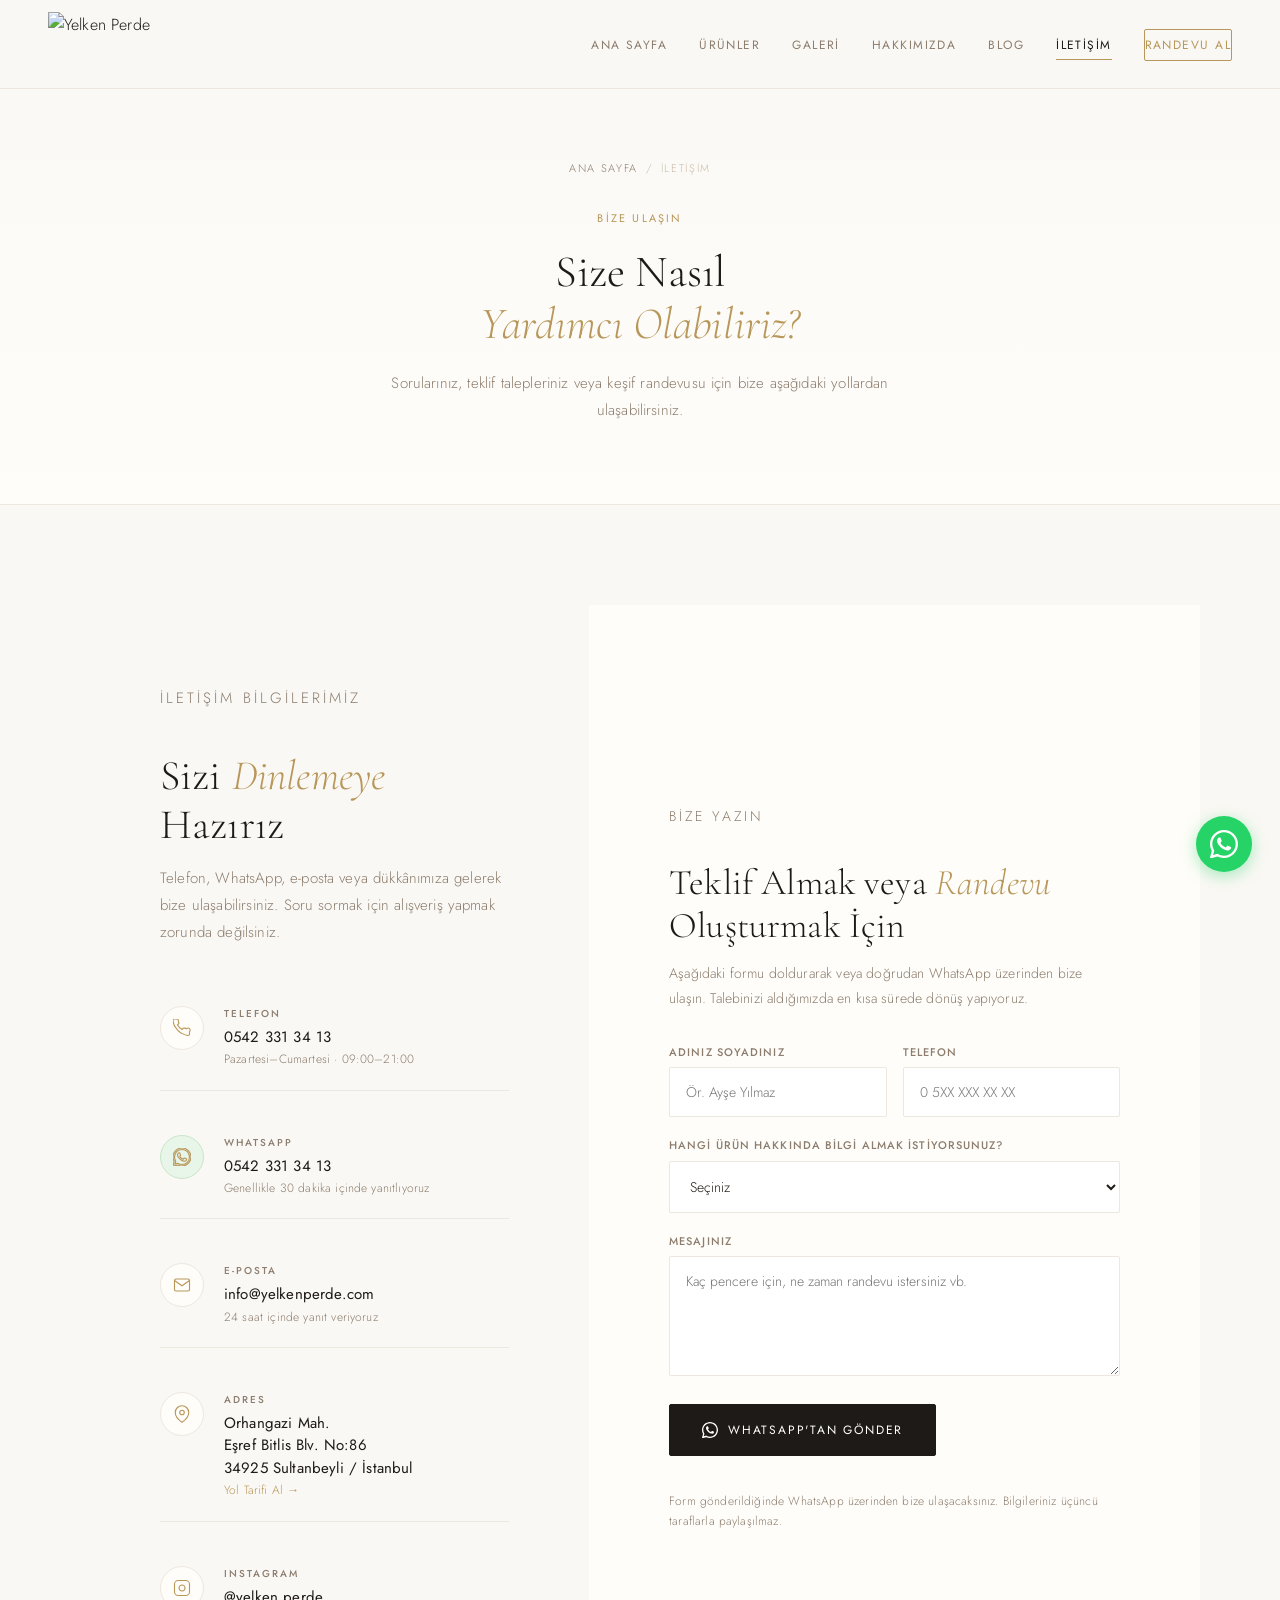
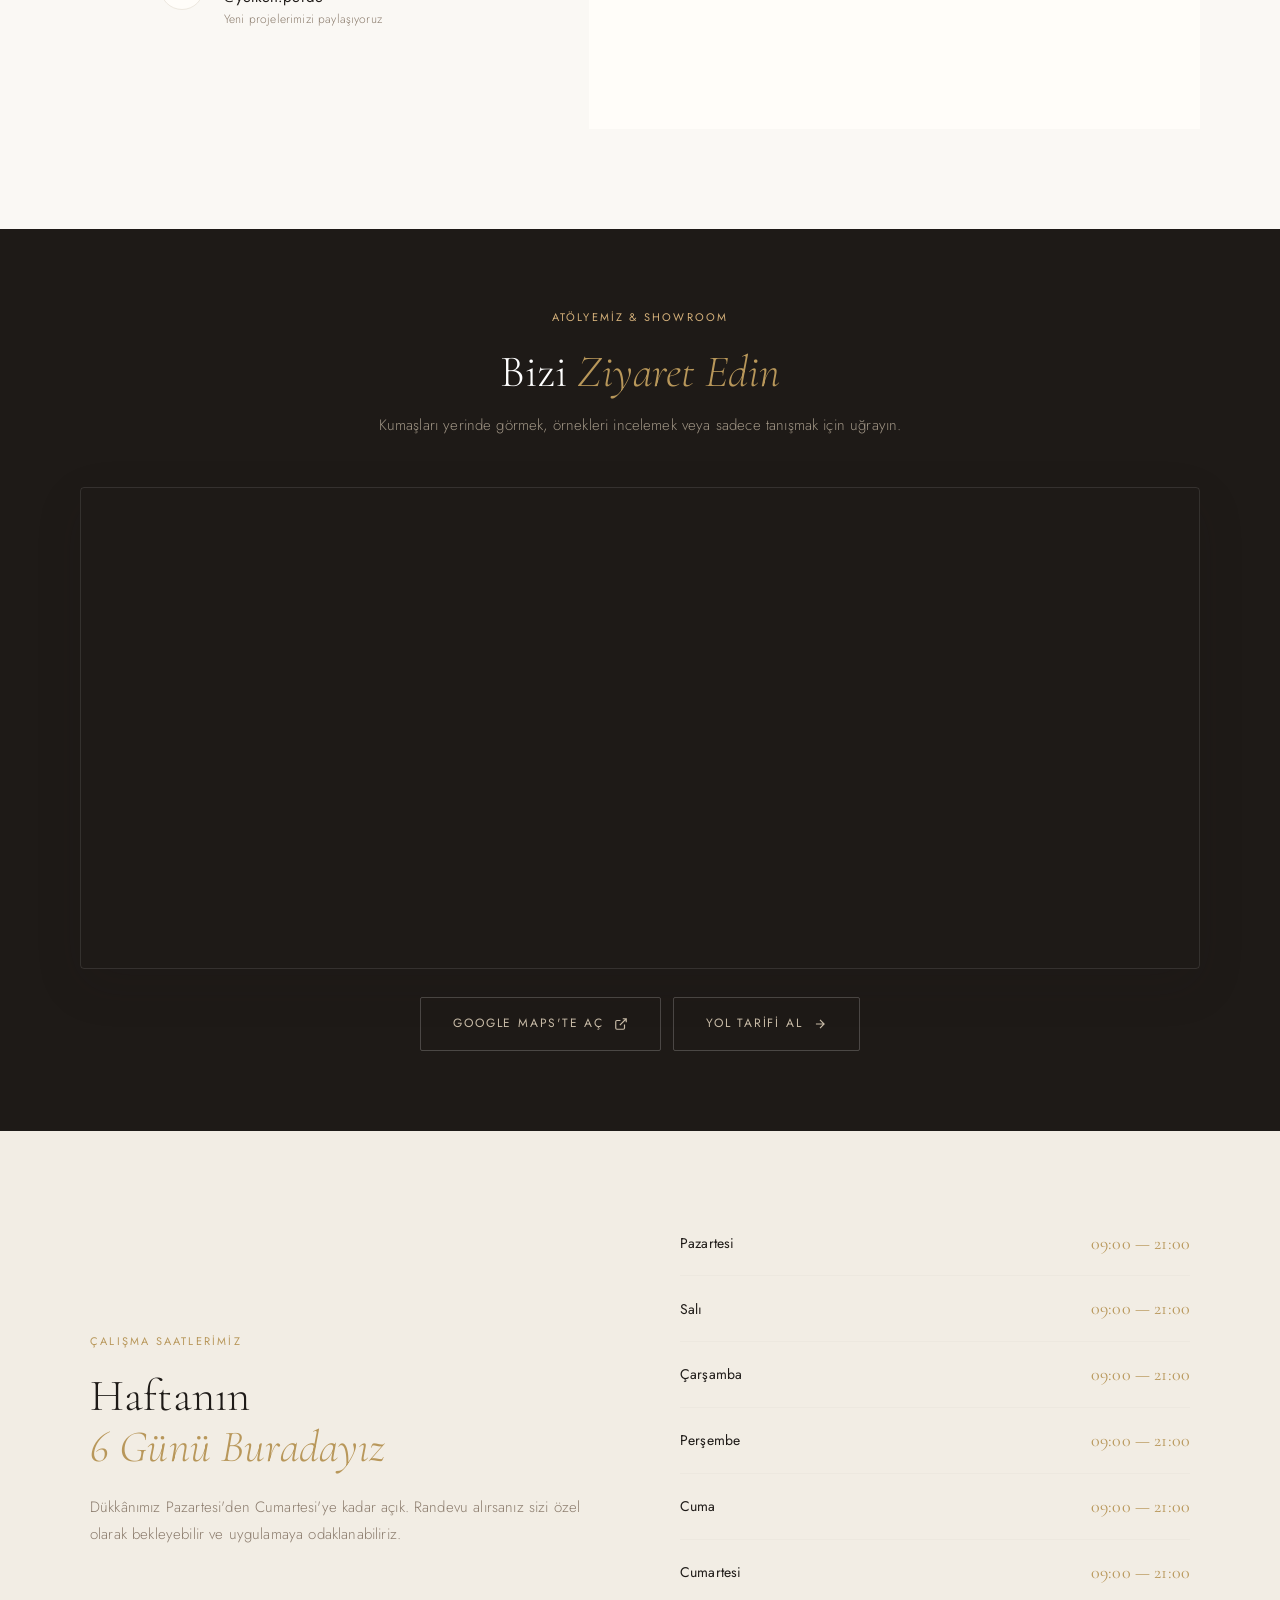
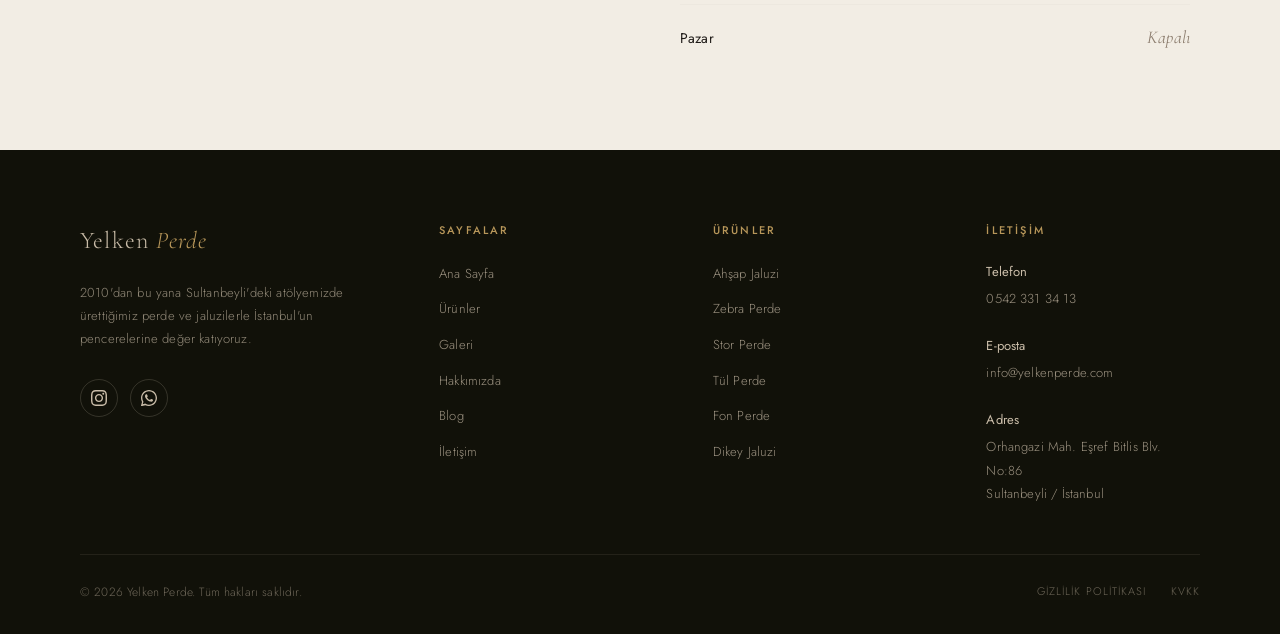
==== iletisim.html @ ef778d2d "Add files via upload" ====
<!DOCTYPE html>
<html lang="tr">
<head>
<meta charset="UTF-8">
<meta name="viewport" content="width=device-width, initial-scale=1.0">
<title>İletişim — Yelken Perde | Sultanbeyli İstanbul</title>
<meta name="description" content="Yelken Perde iletişim: Orhangazi Mah. Eşref Bitlis Blv. No:86 Sultanbeyli/İstanbul. Telefon: 0542 331 34 13. Ücretsiz keşif ve randevu.">
<link rel="canonical" href="https://yelkenperde.com/iletisim.html">
<link rel="icon" type="image/png" href="images/favicon.png">
<link rel="preconnect" href="https://fonts.googleapis.com">
<link rel="preconnect" href="https://fonts.gstatic.com" crossorigin>
<link href="https://fonts.googleapis.com/css2?family=Cormorant+Garamond:ital,wght@0,300;0,400;0,500;1,300;1,400&family=Jost:wght@300;400;500&display=swap" rel="stylesheet">
<link rel="stylesheet" href="styles.css">

<style>
  .contact-layout {
    display: grid;
    grid-template-columns: 1fr 1.2fr;
    gap: 0;
    min-height: 80vh;
  }

  .contact-info-side {
    background: var(--cream);
    padding: 80px;
    display: flex;
    flex-direction: column;
    justify-content: center;
  }

  .contact-info-side h2 {
    font-family: var(--serif);
    font-size: 42px;
    font-weight: 300;
    line-height: 1.15;
    color: var(--charcoal);
    margin-bottom: 16px;
  }

  .contact-info-side h2 em { font-style: italic; color: var(--gold); }

  .contact-info-side > p {
    font-size: 15px;
    font-weight: 300;
    line-height: 1.8;
    color: var(--stone);
    margin-bottom: 40px;
  }

  .contact-info-list {
    display: flex;
    flex-direction: column;
    gap: 24px;
  }

  .contact-info-item {
    display: flex;
    gap: 20px;
    align-items: flex-start;
    padding: 20px 0;
    border-bottom: 1px solid var(--linen);
  }

  .contact-info-item:last-child { border-bottom: none; }

  .contact-info-icon {
    width: 44px;
    height: 44px;
    border-radius: 50%;
    background: var(--warm-white);
    border: 1px solid var(--linen);
    display: flex;
    align-items: center;
    justify-content: center;
    flex-shrink: 0;
  }

  .contact-info-icon svg {
    width: 18px; height: 18px;
    stroke: var(--gold);
    fill: none;
    stroke-width: 1.5;
  }

  .contact-info-text {
    flex: 1;
  }

  .contact-info-label {
    font-size: 10px;
    font-weight: 500;
    letter-spacing: 0.2em;
    text-transform: uppercase;
    color: var(--stone);
    margin-bottom: 4px;
  }

  .contact-info-value {
    font-size: 15px;
    font-weight: 400;
    color: var(--charcoal);
    line-height: 1.5;
  }

  .contact-info-value a {
    color: var(--charcoal);
    transition: color 0.3s;
  }

  .contact-info-value a:hover { color: var(--gold); }

  .contact-info-sub {
    font-size: 12px;
    font-weight: 300;
    color: var(--stone);
    margin-top: 2px;
  }

  /* FORM SIDE */
  .contact-form-side {
    background: var(--warm-white);
    padding: 80px;
    display: flex;
    flex-direction: column;
    justify-content: center;
  }

  .form-eyebrow {
    font-size: 11px;
    font-weight: 400;
    letter-spacing: 0.2em;
    text-transform: uppercase;
    color: var(--gold);
    margin-bottom: 16px;
  }

  .contact-form-side h3 {
    font-family: var(--serif);
    font-size: 36px;
    font-weight: 300;
    line-height: 1.2;
    color: var(--charcoal);
    margin-bottom: 14px;
  }

  .contact-form-side > p {
    font-size: 14px;
    font-weight: 300;
    line-height: 1.8;
    color: var(--stone);
    margin-bottom: 32px;
  }

  #contact-form {
    display: flex;
    flex-direction: column;
    gap: 20px;
  }

  .form-row {
    display: grid;
    grid-template-columns: 1fr 1fr;
    gap: 16px;
  }

  #contact-form button {
    margin-top: 8px;
    align-self: flex-start;
  }

  .form-note {
    font-size: 12px;
    font-weight: 300;
    color: var(--stone);
    margin-top: 16px;
    line-height: 1.6;
  }

  /* MAP SECTION */
  .map-section {
    padding: 80px 80px;
    background: var(--charcoal);
  }

  .map-header {
    text-align: center;
    margin-bottom: 48px;
  }

  .map-header .section-eyebrow { color: var(--gold-light); }
  .map-header .section-title { color: white; margin: 0 auto 14px; }
  .map-header .section-desc { color: rgba(201,188,168,0.75); margin: 0 auto; }

  .map-frame {
    max-width: 1200px;
    margin: 0 auto;
    border-radius: 4px;
    overflow: hidden;
    box-shadow: var(--shadow-lg);
    border: 1px solid rgba(255,255,255,0.1);
  }

  .map-frame iframe {
    display: block;
    width: 100%;
    height: 480px;
    border: none;
  }

  .map-actions {
    display: flex;
    justify-content: center;
    gap: 12px;
    margin-top: 28px;
    flex-wrap: wrap;
  }

  .map-actions .btn-secondary {
    background: transparent;
    border-color: rgba(255,255,255,0.2);
    color: var(--sand);
  }

  .map-actions .btn-secondary:hover {
    border-color: var(--gold);
    color: white;
  }

  /* SAAT TABLOSU */
  .hours-section {
    padding: 80px 80px;
    background: var(--cream-dark);
  }

  .hours-grid {
    display: grid;
    grid-template-columns: 1fr 1fr;
    gap: 80px;
    align-items: center;
    max-width: 1100px;
    margin: 0 auto;
  }

  .hours-list {
    display: flex;
    flex-direction: column;
    gap: 0;
  }

  .hours-item {
    display: flex;
    justify-content: space-between;
    align-items: center;
    padding: 18px 0;
    border-bottom: 1px solid var(--linen);
  }

  .hours-item:last-child { border-bottom: none; }

  .hours-day {
    font-size: 14px;
    font-weight: 400;
    color: var(--charcoal);
  }

  .hours-time {
    font-family: var(--serif);
    font-size: 18px;
    font-weight: 400;
    color: var(--gold);
  }

  .hours-item.closed .hours-time {
    color: var(--stone);
    font-style: italic;
  }

  @media (max-width: 900px) {
    .contact-layout { grid-template-columns: 1fr; }
    .contact-info-side, .contact-form-side { padding: 56px 24px; }
    .contact-info-side h2 { font-size: 32px; }
    .form-row { grid-template-columns: 1fr; }
    .map-section, .hours-section { padding: 56px 24px; }
    .hours-grid { grid-template-columns: 1fr; gap: 32px; }
    .map-frame iframe { height: 340px; }
  }
</style>
</head>
<body>

<!-- NAV -->
<nav id="navbar">
  <a href="index.html" class="nav-logo">
    <img src="images/logo-nav.png" alt="Yelken Perde">
  </a>
  <ul class="nav-links" id="navLinks">
    <li><a href="index.html">Ana Sayfa</a></li>
    <li><a href="urunler.html">Ürünler</a></li>
    <li><a href="galeri.html">Galeri</a></li>
    <li><a href="hakkimizda.html">Hakkımızda</a></li>
    <li><a href="blog.html">Blog</a></li>
    <li><a href="iletisim.html" class="active">İletişim</a></li>
    <li><a href="https://wa.me/905423313413?text=Merhaba,%20ücretsiz%20ölçüm%20randevusu%20almak%20istiyorum." class="nav-cta" target="_blank">Randevu Al</a></li>
  </ul>
  <button class="nav-mobile-toggle" onclick="toggleMenu()" aria-label="Menü">
    <span></span><span></span><span></span>
  </button>
</nav>

<!-- PAGE HEADER -->
<header class="page-header">
  <div class="breadcrumb">
    <a href="index.html">Ana Sayfa</a>
    <span>/</span>
    <span>İletişim</span>
  </div>
  <p class="section-eyebrow">Bize Ulaşın</p>
  <h1 class="section-title">Size Nasıl<br><em>Yardımcı Olabiliriz?</em></h1>
  <p class="section-desc">
    Sorularınız, teklif talepleriniz veya keşif randevusu için bize aşağıdaki yollardan ulaşabilirsiniz.
  </p>
</header>

<!-- İLETİŞİM BİLGİLERİ + FORM -->
<section class="contact-layout">
  <!-- SOL - Bilgiler -->
  <div class="contact-info-side reveal">
    <p class="section-eyebrow">İletişim Bilgilerimiz</p>
    <h2>Sizi <em>Dinlemeye</em> Hazırız</h2>
    <p>Telefon, WhatsApp, e-posta veya dükkânımıza gelerek bize ulaşabilirsiniz. Soru sormak için alışveriş yapmak zorunda değilsiniz.</p>

    <div class="contact-info-list">

      <div class="contact-info-item">
        <div class="contact-info-icon">
          <svg viewBox="0 0 24 24"><path d="M22 16.92v3a2 2 0 01-2.18 2 19.79 19.79 0 01-8.63-3.07A19.5 19.5 0 013.07 10.8a19.79 19.79 0 01-3.07-8.67A2 2 0 012 0h3a2 2 0 012 1.72c.127.96.361 1.903.7 2.81a2 2 0 01-.45 2.11L6.09 7.91a16 16 0 006 6l1.27-1.27a2 2 0 012.11-.45c.907.339 1.85.573 2.81.7A2 2 0 0122 16.92z"/></svg>
        </div>
        <div class="contact-info-text">
          <div class="contact-info-label">Telefon</div>
          <div class="contact-info-value"><a href="tel:+905423313413">0542 331 34 13</a></div>
          <div class="contact-info-sub">Pazartesi–Cumartesi · 09:00–21:00</div>
        </div>
      </div>

      <div class="contact-info-item">
        <div class="contact-info-icon" style="background: #E8F5E9; border-color: #C8E6C9;">
          <svg viewBox="0 0 24 24" fill="#25D366" stroke="none"><path d="M17.472 14.382c-.297-.149-1.758-.867-2.03-.967-.273-.099-.471-.148-.67.15-.197.297-.767.966-.94 1.164-.173.199-.347.223-.644.075-.297-.15-1.255-.463-2.39-1.475-.883-.788-1.48-1.761-1.653-2.059-.173-.297-.018-.458.13-.606.134-.133.298-.347.446-.52.149-.174.198-.298.298-.497.099-.198.05-.371-.025-.52-.075-.149-.669-1.612-.916-2.207-.242-.579-.487-.5-.669-.51-.173-.008-.371-.01-.57-.01-.198 0-.52.074-.792.372-.272.297-1.04 1.016-1.04 2.479 0 1.462 1.065 2.875 1.213 3.074.149.198 2.096 3.2 5.077 4.487.709.306 1.262.489 1.694.625.712.227 1.36.195 1.871.118.571-.085 1.758-.719 2.006-1.413.248-.694.248-1.289.173-1.413-.074-.124-.272-.198-.57-.347z"/><path d="M12 0C5.373 0 0 5.373 0 12c0 2.123.554 4.117 1.528 5.845L.057 23.286a.75.75 0 00.921.921l5.441-1.471A11.946 11.946 0 0012 24c6.627 0 12-5.373 12-12S18.627 0 12 0zm0 22c-1.89 0-3.66-.49-5.196-1.351l-.367-.213-3.805 1.029 1.029-3.805-.213-.367A9.955 9.955 0 012 12C2 6.477 6.477 2 12 2s10 4.477 10 10-4.477 10-10 10z"/></svg>
        </div>
        <div class="contact-info-text">
          <div class="contact-info-label">WhatsApp</div>
          <div class="contact-info-value"><a href="https://wa.me/905423313413" target="_blank">0542 331 34 13</a></div>
          <div class="contact-info-sub">Genellikle 30 dakika içinde yanıtlıyoruz</div>
        </div>
      </div>

      <div class="contact-info-item">
        <div class="contact-info-icon">
          <svg viewBox="0 0 24 24"><path d="M4 4h16c1.1 0 2 .9 2 2v12c0 1.1-.9 2-2 2H4c-1.1 0-2-.9-2-2V6c0-1.1.9-2 2-2z"/><polyline points="22,6 12,13 2,6"/></svg>
        </div>
        <div class="contact-info-text">
          <div class="contact-info-label">E-posta</div>
          <div class="contact-info-value"><a href="mailto:info@yelkenperde.com">info@yelkenperde.com</a></div>
          <div class="contact-info-sub">24 saat içinde yanıt veriyoruz</div>
        </div>
      </div>

      <div class="contact-info-item">
        <div class="contact-info-icon">
          <svg viewBox="0 0 24 24"><path d="M21 10c0 7-9 13-9 13s-9-6-9-13a9 9 0 0118 0z"/><circle cx="12" cy="10" r="3"/></svg>
        </div>
        <div class="contact-info-text">
          <div class="contact-info-label">Adres</div>
          <div class="contact-info-value">Orhangazi Mah.<br>Eşref Bitlis Blv. No:86<br>34925 Sultanbeyli / İstanbul</div>
          <div class="contact-info-sub"><a href="https://www.google.com/maps/search/?api=1&query=Orhangazi+Eşref+Bitlis+Bulvarı+86+Sultanbeyli" target="_blank" style="color: var(--gold);">Yol Tarifi Al →</a></div>
        </div>
      </div>

      <div class="contact-info-item">
        <div class="contact-info-icon">
          <svg viewBox="0 0 24 24"><rect x="2" y="2" width="20" height="20" rx="5"/><path d="M16 11.37A4 4 0 1112.63 8 4 4 0 0116 11.37z"/><line x1="17.5" y1="6.5" x2="17.5" y2="6.5"/></svg>
        </div>
        <div class="contact-info-text">
          <div class="contact-info-label">Instagram</div>
          <div class="contact-info-value"><a href="https://instagram.com/yelken.perde" target="_blank">@yelken.perde</a></div>
          <div class="contact-info-sub">Yeni projelerimizi paylaşıyoruz</div>
        </div>
      </div>

    </div>
  </div>

  <!-- SAĞ - Form -->
  <div class="contact-form-side reveal">
    <p class="form-eyebrow">Bize Yazın</p>
    <h3>Teklif Almak veya <em style="font-style: italic; color: var(--gold);">Randevu</em><br>Oluşturmak İçin</h3>
    <p>Aşağıdaki formu doldurarak veya doğrudan WhatsApp üzerinden bize ulaşın. Talebinizi aldığımızda en kısa sürede dönüş yapıyoruz.</p>

    <form id="contact-form">
      <div class="form-row">
        <div class="form-group">
          <label for="name">Adınız Soyadınız</label>
          <input type="text" id="name" name="name" required placeholder="Ör. Ayşe Yılmaz">
        </div>
        <div class="form-group">
          <label for="phone">Telefon</label>
          <input type="tel" id="phone" name="phone" required placeholder="0 5XX XXX XX XX">
        </div>
      </div>

      <div class="form-group">
        <label for="service">Hangi ürün hakkında bilgi almak istiyorsunuz?</label>
        <select id="service" name="service">
          <option value="">Seçiniz</option>
          <option value="ahsap-jaluzi">Ahşap Jaluzi</option>
          <option value="zebra-perde">Zebra Perde</option>
          <option value="stor-perde">Stor Perde</option>
          <option value="tul-perde">Tül Perde</option>
          <option value="fon-perde">Fon Perde</option>
          <option value="dikey-jaluzi">Dikey Jaluzi</option>
          <option value="genel">Genel Bilgi</option>
        </select>
      </div>

      <div class="form-group">
        <label for="message">Mesajınız</label>
        <textarea id="message" name="message" rows="4" placeholder="Kaç pencere için, ne zaman randevu istersiniz vb."></textarea>
      </div>

      <button type="submit" class="btn-primary">
        <svg width="16" height="16" viewBox="0 0 24 24" fill="currentColor"><path d="M17.472 14.382c-.297-.149-1.758-.867-2.03-.967-.273-.099-.471-.148-.67.15-.197.297-.767.966-.94 1.164-.173.199-.347.223-.644.075-.297-.15-1.255-.463-2.39-1.475-.883-.788-1.48-1.761-1.653-2.059-.173-.297-.018-.458.13-.606.134-.133.298-.347.446-.52.149-.174.198-.298.298-.497.099-.198.05-.371-.025-.52-.075-.149-.669-1.612-.916-2.207-.242-.579-.487-.5-.669-.51-.173-.008-.371-.01-.57-.01-.198 0-.52.074-.792.372-.272.297-1.04 1.016-1.04 2.479 0 1.462 1.065 2.875 1.213 3.074.149.198 2.096 3.2 5.077 4.487.709.306 1.262.489 1.694.625.712.227 1.36.195 1.871.118.571-.085 1.758-.719 2.006-1.413.248-.694.248-1.289.173-1.413-.074-.124-.272-.198-.57-.347z"/><path d="M12 0C5.373 0 0 5.373 0 12c0 2.123.554 4.117 1.528 5.845L.057 23.286a.75.75 0 00.921.921l5.441-1.471A11.946 11.946 0 0012 24c6.627 0 12-5.373 12-12S18.627 0 12 0zm0 22c-1.89 0-3.66-.49-5.196-1.351l-.367-.213-3.805 1.029 1.029-3.805-.213-.367A9.955 9.955 0 012 12C2 6.477 6.477 2 12 2s10 4.477 10 10-4.477 10-10 10z"/></svg>
        WhatsApp'tan Gönder
      </button>

      <p class="form-note">
        Form gönderildiğinde WhatsApp üzerinden bize ulaşacaksınız. Bilgileriniz üçüncü taraflarla paylaşılmaz.
      </p>
    </form>
  </div>
</section>

<!-- HARİTA -->
<section class="map-section">
  <div class="map-header reveal">
    <p class="section-eyebrow">Atölyemiz & Showroom</p>
    <h2 class="section-title">Bizi <em>Ziyaret Edin</em></h2>
    <p class="section-desc">Kumaşları yerinde görmek, örnekleri incelemek veya sadece tanışmak için uğrayın.</p>
  </div>

  <div class="map-frame reveal">
    <iframe
      src="https://www.google.com/maps?q=Orhangazi+Mah.+Eşref+Bitlis+Blv.+No:86+Sultanbeyli+İstanbul&output=embed"
      loading="lazy"
      allowfullscreen
      referrerpolicy="no-referrer-when-downgrade"
      title="Yelken Perde Konum">
    </iframe>
  </div>

  <div class="map-actions">
    <a href="https://www.google.com/maps/search/?api=1&query=Orhangazi+Eşref+Bitlis+Bulvarı+86+Sultanbeyli" class="btn-secondary" target="_blank">
      Google Maps'te Aç
      <svg width="14" height="14" viewBox="0 0 24 24" fill="none" stroke="currentColor" stroke-width="2"><path d="M18 13v6a2 2 0 01-2 2H5a2 2 0 01-2-2V8a2 2 0 012-2h6M15 3h6v6M10 14L21 3"/></svg>
    </a>
    <a href="https://www.google.com/maps/dir/?api=1&destination=Orhangazi+Mah.+Eşref+Bitlis+Blv.+No:86+Sultanbeyli+İstanbul" class="btn-secondary" target="_blank">
      Yol Tarifi Al
      <svg width="14" height="14" viewBox="0 0 24 24" fill="none" stroke="currentColor" stroke-width="2"><path d="M5 12h14M12 5l7 7-7 7"/></svg>
    </a>
  </div>
</section>

<!-- SAAT TABLOSU -->
<section class="hours-section">
  <div class="hours-grid">
    <div class="reveal">
      <p class="section-eyebrow">Çalışma Saatlerimiz</p>
      <h2 class="section-title">Haftanın<br><em>6 Günü Buradayız</em></h2>
      <p class="section-desc">Dükkânımız Pazartesi'den Cumartesi'ye kadar açık. Randevu alırsanız sizi özel olarak bekleyebilir ve uygulamaya odaklanabiliriz.</p>
    </div>
    <div class="reveal">
      <div class="hours-list">
        <div class="hours-item">
          <span class="hours-day">Pazartesi</span>
          <span class="hours-time">09:00 — 21:00</span>
        </div>
        <div class="hours-item">
          <span class="hours-day">Salı</span>
          <span class="hours-time">09:00 — 21:00</span>
        </div>
        <div class="hours-item">
          <span class="hours-day">Çarşamba</span>
          <span class="hours-time">09:00 — 21:00</span>
        </div>
        <div class="hours-item">
          <span class="hours-day">Perşembe</span>
          <span class="hours-time">09:00 — 21:00</span>
        </div>
        <div class="hours-item">
          <span class="hours-day">Cuma</span>
          <span class="hours-time">09:00 — 21:00</span>
        </div>
        <div class="hours-item">
          <span class="hours-day">Cumartesi</span>
          <span class="hours-time">09:00 — 21:00</span>
        </div>
        <div class="hours-item closed">
          <span class="hours-day">Pazar</span>
          <span class="hours-time">Kapalı</span>
        </div>
      </div>
    </div>
  </div>
</section>

<!-- FOOTER -->
<footer>
  <div class="footer-grid">
    <div>
      <div class="footer-brand-logo">Yelken <span>Perde</span></div>
      <p class="footer-brand-desc">2010'dan bu yana Sultanbeyli'deki atölyemizde ürettiğimiz perde ve jaluzilerle İstanbul'un pencerelerine değer katıyoruz.</p>
      <div class="footer-social">
        <a href="https://instagram.com/yelken.perde" target="_blank" aria-label="Instagram">
          <svg viewBox="0 0 24 24"><path d="M12 2.163c3.204 0 3.584.012 4.849.07 3.252.148 4.771 1.691 4.919 4.919.058 1.265.069 1.645.069 4.849 0 3.205-.012 3.584-.069 4.849-.149 3.225-1.664 4.771-4.919 4.919-1.266.058-1.644.07-4.849.07-3.204 0-3.584-.012-4.849-.07-3.26-.149-4.771-1.699-4.919-4.92-.058-1.265-.07-1.644-.07-4.849 0-3.204.013-3.583.07-4.849.149-3.227 1.664-4.771 4.919-4.919 1.266-.057 1.645-.069 4.849-.069zm0-2.163c-3.259 0-3.667.014-4.947.072-4.358.2-6.78 2.618-6.98 6.98-.059 1.281-.073 1.689-.073 4.948 0 3.259.014 3.668.072 4.948.2 4.358 2.618 6.78 6.98 6.98 1.281.058 1.689.072 4.948.072 3.259 0 3.668-.014 4.948-.072 4.354-.2 6.782-2.618 6.979-6.98.059-1.28.073-1.689.073-4.948 0-3.259-.014-3.667-.072-4.947-.196-4.354-2.617-6.78-6.979-6.98-1.281-.059-1.69-.073-4.949-.073zm0 5.838c-3.403 0-6.162 2.759-6.162 6.162s2.759 6.163 6.162 6.163 6.162-2.759 6.162-6.163c0-3.403-2.759-6.162-6.162-6.162zm0 10.162c-2.209 0-4-1.79-4-4 0-2.209 1.791-4 4-4s4 1.791 4 4c0 2.21-1.791 4-4 4zm6.406-11.845c-.796 0-1.441.645-1.441 1.44s.645 1.44 1.441 1.44c.795 0 1.439-.645 1.439-1.44s-.644-1.44-1.439-1.44z"/></svg>
        </a>
        <a href="https://wa.me/905423313413" target="_blank" aria-label="WhatsApp">
          <svg viewBox="0 0 24 24"><path d="M17.472 14.382c-.297-.149-1.758-.867-2.03-.967-.273-.099-.471-.148-.67.15-.197.297-.767.966-.94 1.164-.173.199-.347.223-.644.075-.297-.15-1.255-.463-2.39-1.475-.883-.788-1.48-1.761-1.653-2.059-.173-.297-.018-.458.13-.606.134-.133.298-.347.446-.52.149-.174.198-.298.298-.497.099-.198.05-.371-.025-.52-.075-.149-.669-1.612-.916-2.207-.242-.579-.487-.5-.669-.51-.173-.008-.371-.01-.57-.01-.198 0-.52.074-.792.372-.272.297-1.04 1.016-1.04 2.479 0 1.462 1.065 2.875 1.213 3.074.149.198 2.096 3.2 5.077 4.487.709.306 1.262.489 1.694.625.712.227 1.36.195 1.871.118.571-.085 1.758-.719 2.006-1.413.248-.694.248-1.289.173-1.413-.074-.124-.272-.198-.57-.347zM12 0C5.373 0 0 5.373 0 12c0 2.123.554 4.117 1.528 5.845L.057 23.286a.75.75 0 00.921.921l5.441-1.471A11.946 11.946 0 0012 24c6.627 0 12-5.373 12-12S18.627 0 12 0zm0 22c-1.89 0-3.66-.49-5.196-1.351l-.367-.213-3.805 1.029 1.029-3.805-.213-.367A9.955 9.955 0 012 12C2 6.477 6.477 2 12 2s10 4.477 10 10-4.477 10-10 10z"/></svg>
        </a>
      </div>
    </div>
    <div class="footer-col">
      <h4>Sayfalar</h4>
      <ul>
        <li><a href="index.html">Ana Sayfa</a></li>
        <li><a href="urunler.html">Ürünler</a></li>
        <li><a href="galeri.html">Galeri</a></li>
        <li><a href="hakkimizda.html">Hakkımızda</a></li>
        <li><a href="blog.html">Blog</a></li>
        <li><a href="iletisim.html">İletişim</a></li>
      </ul>
    </div>
    <div class="footer-col">
      <h4>Ürünler</h4>
      <ul>
        <li><a href="urunler.html#ahsap-jaluzi">Ahşap Jaluzi</a></li>
        <li><a href="urunler.html#zebra-perde">Zebra Perde</a></li>
        <li><a href="urunler.html#stor-perde">Stor Perde</a></li>
        <li><a href="urunler.html#tul-perde">Tül Perde</a></li>
        <li><a href="urunler.html#fon-perde">Fon Perde</a></li>
        <li><a href="urunler.html#dikey-jaluzi">Dikey Jaluzi</a></li>
      </ul>
    </div>
    <div class="footer-col">
      <h4>İletişim</h4>
      <div class="footer-contact">
        <strong>Telefon</strong>
        <a href="tel:+905423313413">0542 331 34 13</a><br><br>
        <strong>E-posta</strong>
        <a href="mailto:info@yelkenperde.com">info@yelkenperde.com</a><br><br>
        <strong>Adres</strong>
        Orhangazi Mah. Eşref Bitlis Blv. No:86<br>
        Sultanbeyli / İstanbul
      </div>
    </div>
  </div>
  <div class="footer-bottom">
    <p class="footer-copy">© 2026 Yelken Perde. Tüm hakları saklıdır.</p>
    <div class="footer-legal">
      <a href="#">Gizlilik Politikası</a>
      <a href="#">KVKK</a>
    </div>
  </div>
</footer>

<a href="https://wa.me/905423313413?text=Merhaba,%20bilgi%20almak%20istiyorum." class="whatsapp-float" target="_blank" aria-label="WhatsApp">
  <svg viewBox="0 0 24 24"><path d="M17.472 14.382c-.297-.149-1.758-.867-2.03-.967-.273-.099-.471-.148-.67.15-.197.297-.767.966-.94 1.164-.173.199-.347.223-.644.075-.297-.15-1.255-.463-2.39-1.475-.883-.788-1.48-1.761-1.653-2.059-.173-.297-.018-.458.13-.606.134-.133.298-.347.446-.52.149-.174.198-.298.298-.497.099-.198.05-.371-.025-.52-.075-.149-.669-1.612-.916-2.207-.242-.579-.487-.5-.669-.51-.173-.008-.371-.01-.57-.01-.198 0-.52.074-.792.372-.272.297-1.04 1.016-1.04 2.479 0 1.462 1.065 2.875 1.213 3.074.149.198 2.096 3.2 5.077 4.487.709.306 1.262.489 1.694.625.712.227 1.36.195 1.871.118.571-.085 1.758-.719 2.006-1.413.248-.694.248-1.289.173-1.413-.074-.124-.272-.198-.57-.347zM12 0C5.373 0 0 5.373 0 12c0 2.123.554 4.117 1.528 5.845L.057 23.286a.75.75 0 00.921.921l5.441-1.471A11.946 11.946 0 0012 24c6.627 0 12-5.373 12-12S18.627 0 12 0zm0 22c-1.89 0-3.66-.49-5.196-1.351l-.367-.213-3.805 1.029 1.029-3.805-.213-.367A9.955 9.955 0 012 12C2 6.477 6.477 2 12 2s10 4.477 10 10-4.477 10-10 10z"/></svg>
</a>

<script src="main.js"></script>
</body>
</html>
---- styles.css ----
/* ═══════════════════════════════════════════════════════════
   YELKEN PERDE — Global Stil Dosyası
   ═══════════════════════════════════════════════════════════ */

*, *::before, *::after { box-sizing: border-box; margin: 0; padding: 0; }

:root {
  --cream: #FAF8F4;
  --cream-dark: #F2EDE4;
  --warm-white: #FFFDF9;
  --linen: #EDE8DF;
  --sand: #C9BCA8;
  --stone: #8C7D6E;
  --umber: #4A3F35;
  --charcoal: #1E1A17;
  --gold: #B8975A;
  --gold-light: #D4B07A;
  --gold-dark: #967747;
  --serif: 'Cormorant Garamond', Georgia, serif;
  --sans: 'Jost', sans-serif;
  --shadow-sm: 0 2px 8px rgba(30,26,23,0.04);
  --shadow-md: 0 8px 24px rgba(30,26,23,0.08);
  --shadow-lg: 0 16px 48px rgba(30,26,23,0.12);
}

html { scroll-behavior: smooth; }

body {
  font-family: var(--sans);
  background: var(--cream);
  color: var(--charcoal);
  font-weight: 300;
  letter-spacing: 0.01em;
  overflow-x: hidden;
  line-height: 1.6;
}

img { max-width: 100%; height: auto; display: block; }

a { color: inherit; text-decoration: none; }

/* ─── NAV ─── */
nav {
  position: fixed;
  top: 0; left: 0; right: 0;
  z-index: 100;
  display: flex;
  align-items: center;
  justify-content: space-between;
  padding: 12px 48px;
  background: rgba(250, 248, 244, 0.95);
  backdrop-filter: blur(12px);
  -webkit-backdrop-filter: blur(12px);
  border-bottom: 1px solid rgba(201,188,168,0.3);
  transition: padding 0.4s, background 0.3s;
}

nav.scrolled { padding: 8px 48px; box-shadow: var(--shadow-sm); }

.nav-logo {
  display: flex;
  align-items: center;
  gap: 10px;
  text-decoration: none;
  transition: opacity 0.3s;
}

.nav-logo:hover { opacity: 0.8; }

.nav-logo img {
  height: 64px;
  width: auto;
  transition: height 0.3s;
}

nav.scrolled .nav-logo img {
  height: 52px;
}

.nav-logo-text {
  font-family: var(--serif);
  font-size: 22px;
  font-weight: 400;
  letter-spacing: 0.05em;
  color: var(--charcoal);
  line-height: 1;
}

.nav-logo-text span {
  color: var(--gold);
  font-style: italic;
}

.nav-links {
  display: flex;
  gap: 32px;
  list-style: none;
  align-items: center;
}

.nav-links a {
  font-size: 12px;
  font-weight: 400;
  letter-spacing: 0.12em;
  text-transform: uppercase;
  color: var(--stone);
  transition: color 0.3s;
  position: relative;
  padding: 6px 0;
}

.nav-links a::after {
  content: '';
  position: absolute;
  bottom: 0; left: 0;
  width: 0;
  height: 1px;
  background: var(--gold);
  transition: width 0.3s;
}

.nav-links a:hover { color: var(--charcoal); }
.nav-links a:hover::after { width: 100%; }
.nav-links a.active { color: var(--charcoal); }
.nav-links a.active::after { width: 100%; }

.nav-cta {
  font-size: 12px;
  font-weight: 400;
  letter-spacing: 0.12em;
  text-transform: uppercase;
  color: var(--gold) !important;
  border: 1px solid var(--gold);
  padding: 12px 28px;
  border-radius: 2px;
  transition: all 0.3s !important;
}

.nav-cta:hover {
  background: var(--gold);
  color: white !important;
}

.nav-cta::after { display: none !important; }

.nav-mobile-toggle {
  display: none;
  flex-direction: column;
  gap: 5px;
  cursor: pointer;
  padding: 4px;
  background: none;
  border: none;
}

.nav-mobile-toggle span {
  width: 26px;
  height: 1.5px;
  background: var(--charcoal);
  transition: all 0.3s;
}

/* ─── BUTONLAR ─── */
.btn-primary {
  display: inline-flex;
  align-items: center;
  gap: 10px;
  background: var(--charcoal);
  color: white;
  font-family: var(--sans);
  font-size: 12px;
  font-weight: 400;
  letter-spacing: 0.15em;
  text-transform: uppercase;
  padding: 16px 32px;
  border-radius: 2px;
  transition: all 0.3s;
  border: 1px solid var(--charcoal);
  cursor: pointer;
}

.btn-primary:hover {
  background: var(--gold);
  border-color: var(--gold);
  transform: translateY(-1px);
  box-shadow: 0 8px 24px rgba(184,151,90,0.3);
}

.btn-secondary {
  display: inline-flex;
  align-items: center;
  gap: 10px;
  background: transparent;
  color: var(--charcoal);
  font-family: var(--sans);
  font-size: 12px;
  font-weight: 400;
  letter-spacing: 0.15em;
  text-transform: uppercase;
  padding: 16px 32px;
  border-radius: 2px;
  border: 1px solid var(--sand);
  transition: all 0.3s;
  cursor: pointer;
}

.btn-secondary:hover {
  border-color: var(--charcoal);
  transform: translateY(-1px);
}

.btn-gold {
  background: var(--gold);
  border-color: var(--gold);
  color: white;
}

.btn-gold:hover {
  background: var(--gold-dark);
  border-color: var(--gold-dark);
}

/* ─── BÖLÜMLER ─── */
section { padding: 100px 80px; }

.section-eyebrow {
  font-size: 11px;
  font-weight: 400;
  letter-spacing: 0.2em;
  text-transform: uppercase;
  color: var(--gold);
  margin-bottom: 20px;
}

.section-title {
  font-family: var(--serif);
  font-size: clamp(36px, 3.5vw, 52px);
  font-weight: 300;
  line-height: 1.15;
  color: var(--charcoal);
  margin-bottom: 20px;
}

.section-title em { font-style: italic; color: var(--gold); }

.section-desc {
  font-size: 15px;
  font-weight: 300;
  line-height: 1.8;
  color: var(--stone);
  max-width: 560px;
}

/* ─── PAGE HEADER (iç sayfalar için) ─── */
.page-header {
  padding: 160px 80px 80px;
  background: linear-gradient(180deg, var(--cream) 0%, var(--warm-white) 100%);
  text-align: center;
  border-bottom: 1px solid var(--linen);
}

.page-header .section-eyebrow {
  justify-content: center;
}

.page-header .section-title {
  max-width: 780px;
  margin: 0 auto 20px;
}

.page-header .section-desc {
  margin: 0 auto;
}

.breadcrumb {
  display: flex;
  justify-content: center;
  gap: 8px;
  font-size: 11px;
  letter-spacing: 0.15em;
  text-transform: uppercase;
  color: var(--stone);
  margin-bottom: 32px;
}

.breadcrumb a { color: var(--stone); transition: color 0.3s; }
.breadcrumb a:hover { color: var(--gold); }
.breadcrumb span { color: var(--sand); }

/* ─── FOOTER ─── */
footer {
  background: #111109;
  color: var(--sand);
  padding: 72px 80px 32px;
}

.footer-grid {
  display: grid;
  grid-template-columns: 1.4fr 1fr 1fr 1fr;
  gap: 60px;
  margin-bottom: 48px;
}

.footer-brand-logo {
  font-family: var(--serif);
  font-size: 24px;
  font-weight: 300;
  color: var(--sand);
  letter-spacing: 0.05em;
  margin-bottom: 20px;
}

.footer-brand-logo span {
  color: var(--gold);
  font-style: italic;
}

.footer-brand-desc {
  font-size: 13px;
  font-weight: 300;
  color: rgba(201,188,168,0.7);
  line-height: 1.8;
  max-width: 320px;
  margin-bottom: 28px;
}

.footer-social {
  display: flex;
  gap: 12px;
}

.footer-social a {
  width: 38px;
  height: 38px;
  border-radius: 50%;
  border: 1px solid rgba(201,188,168,0.2);
  display: flex;
  align-items: center;
  justify-content: center;
  transition: all 0.3s;
}

.footer-social a:hover {
  border-color: var(--gold);
  background: var(--gold);
}

.footer-social svg { width: 16px; height: 16px; fill: var(--sand); transition: fill 0.3s; }
.footer-social a:hover svg { fill: white; }

.footer-col h4 {
  font-family: var(--sans);
  font-size: 11px;
  font-weight: 500;
  letter-spacing: 0.2em;
  text-transform: uppercase;
  color: var(--gold);
  margin-bottom: 20px;
}

.footer-col ul { list-style: none; display: flex; flex-direction: column; gap: 10px; }

.footer-col a {
  font-size: 13px;
  font-weight: 300;
  color: rgba(201,188,168,0.75);
  transition: color 0.3s;
}

.footer-col a:hover { color: var(--gold); }

.footer-contact {
  font-size: 13px;
  font-weight: 300;
  color: rgba(201,188,168,0.75);
  line-height: 1.8;
}

.footer-contact strong {
  display: block;
  font-weight: 400;
  color: var(--sand);
  margin-bottom: 4px;
}

.footer-bottom {
  border-top: 1px solid rgba(201,188,168,0.1);
  padding-top: 28px;
  display: flex;
  justify-content: space-between;
  align-items: center;
  flex-wrap: wrap;
  gap: 12px;
}

.footer-copy {
  font-size: 12px;
  font-weight: 300;
  color: rgba(201,188,168,0.5);
}

.footer-legal {
  display: flex;
  gap: 24px;
}

.footer-legal a {
  font-size: 11px;
  letter-spacing: 0.1em;
  text-transform: uppercase;
  color: rgba(201,188,168,0.5);
  transition: color 0.3s;
}

.footer-legal a:hover { color: var(--sand); }

/* ─── WHATSAPP SABİT BUTON ─── */
.whatsapp-float {
  position: fixed;
  bottom: 28px;
  right: 28px;
  z-index: 99;
  width: 56px;
  height: 56px;
  background: #25D366;
  border-radius: 50%;
  display: flex;
  align-items: center;
  justify-content: center;
  box-shadow: 0 4px 16px rgba(37,211,102,0.4);
  transition: all 0.3s;
  animation: pulse 3s ease-in-out infinite;
}

.whatsapp-float:hover {
  transform: scale(1.1);
  box-shadow: 0 8px 28px rgba(37,211,102,0.5);
}

@keyframes pulse {
  0%, 100% { box-shadow: 0 4px 16px rgba(37,211,102,0.4); }
  50% { box-shadow: 0 4px 28px rgba(37,211,102,0.7); }
}

.whatsapp-float svg { width: 28px; height: 28px; fill: white; }

/* ─── ANİMASYONLAR ─── */
@keyframes fadeUp {
  from { opacity: 0; transform: translateY(24px); }
  to { opacity: 1; transform: translateY(0); }
}

@keyframes fadeIn {
  from { opacity: 0; }
  to { opacity: 1; }
}

.reveal {
  opacity: 0;
  transform: translateY(32px);
  transition: all 0.8s cubic-bezier(0.25, 0.46, 0.45, 0.94);
}

.reveal.visible {
  opacity: 1;
  transform: translateY(0);
}

/* ─── FORMLAR ─── */
.form-group {
  display: flex;
  flex-direction: column;
  gap: 6px;
}

.form-group label {
  font-size: 11px;
  font-weight: 500;
  letter-spacing: 0.1em;
  text-transform: uppercase;
  color: var(--stone);
}

.form-group input,
.form-group textarea,
.form-group select {
  padding: 14px 16px;
  border: 1px solid var(--linen);
  border-radius: 2px;
  background: white;
  font-family: var(--sans);
  font-size: 14px;
  font-weight: 300;
  color: var(--charcoal);
  transition: border-color 0.3s;
}

.form-group input:focus,
.form-group textarea:focus,
.form-group select:focus {
  outline: none;
  border-color: var(--gold);
}

.form-group textarea {
  resize: vertical;
  min-height: 120px;
  font-family: var(--sans);
}

/* ─── MOBİL ─── */
@media (max-width: 1024px) {
  .footer-grid { grid-template-columns: 1fr 1fr; gap: 48px; }
}

@media (max-width: 900px) {
  nav { padding: 10px 24px; }
  nav.scrolled { padding: 8px 24px; }
  .nav-logo img { height: 52px; }
  nav.scrolled .nav-logo img { height: 44px; }
  .nav-logo-text { font-size: 18px; }
  .nav-links { display: none; }
  .nav-mobile-toggle { display: flex; }

  .nav-links.open {
    display: flex;
    flex-direction: column;
    position: fixed;
    top: 0; left: 0; right: 0; bottom: 0;
    background: var(--cream);
    justify-content: center;
    align-items: center;
    gap: 28px;
    z-index: 90;
    padding-top: 60px;
  }

  .nav-links.open a {
    font-size: 14px;
    letter-spacing: 0.15em;
    padding: 8px 16px;
  }

  .nav-links.open .nav-cta {
    margin-top: 12px;
  }

  section { padding: 64px 24px; }
  .page-header { padding: 120px 24px 48px; }

  .footer-grid { grid-template-columns: 1fr; gap: 32px; }
  footer { padding: 48px 24px 24px; }
  .footer-bottom { flex-direction: column; align-items: flex-start; text-align: left; }
}

@media (max-width: 600px) {
  .btn-primary, .btn-secondary {
    padding: 14px 24px;
    font-size: 11px;
  }
  .whatsapp-float {
    bottom: 20px;
    right: 20px;
    width: 52px;
    height: 52px;
  }
  .whatsapp-float svg { width: 26px; height: 26px; }
}

/* ─── UTILS ─── */
.text-center { text-align: center; }
.mt-0 { margin-top: 0; }
.mb-0 { margin-bottom: 0; }
.hide-mobile { display: block; }
.show-mobile { display: none; }

@media (max-width: 900px) {
  .hide-mobile { display: none; }
  .show-mobile { display: block; }
}
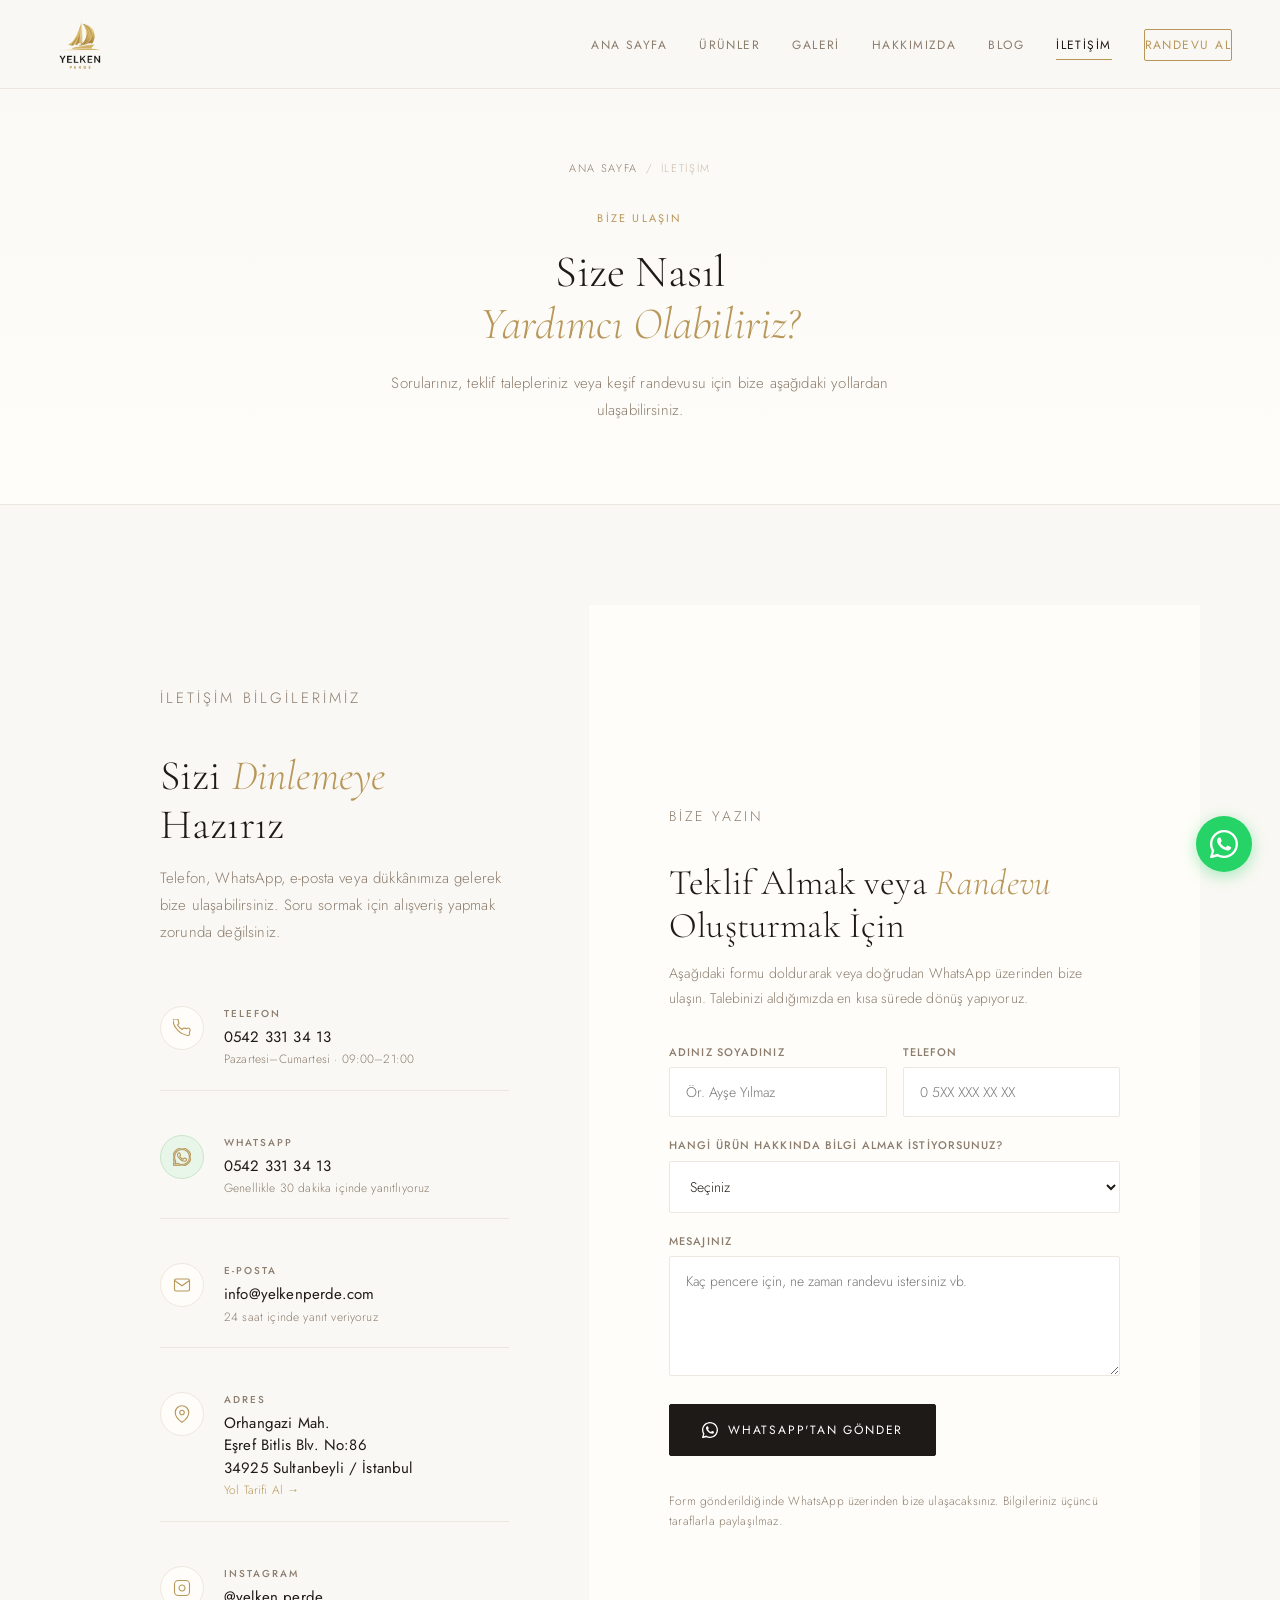
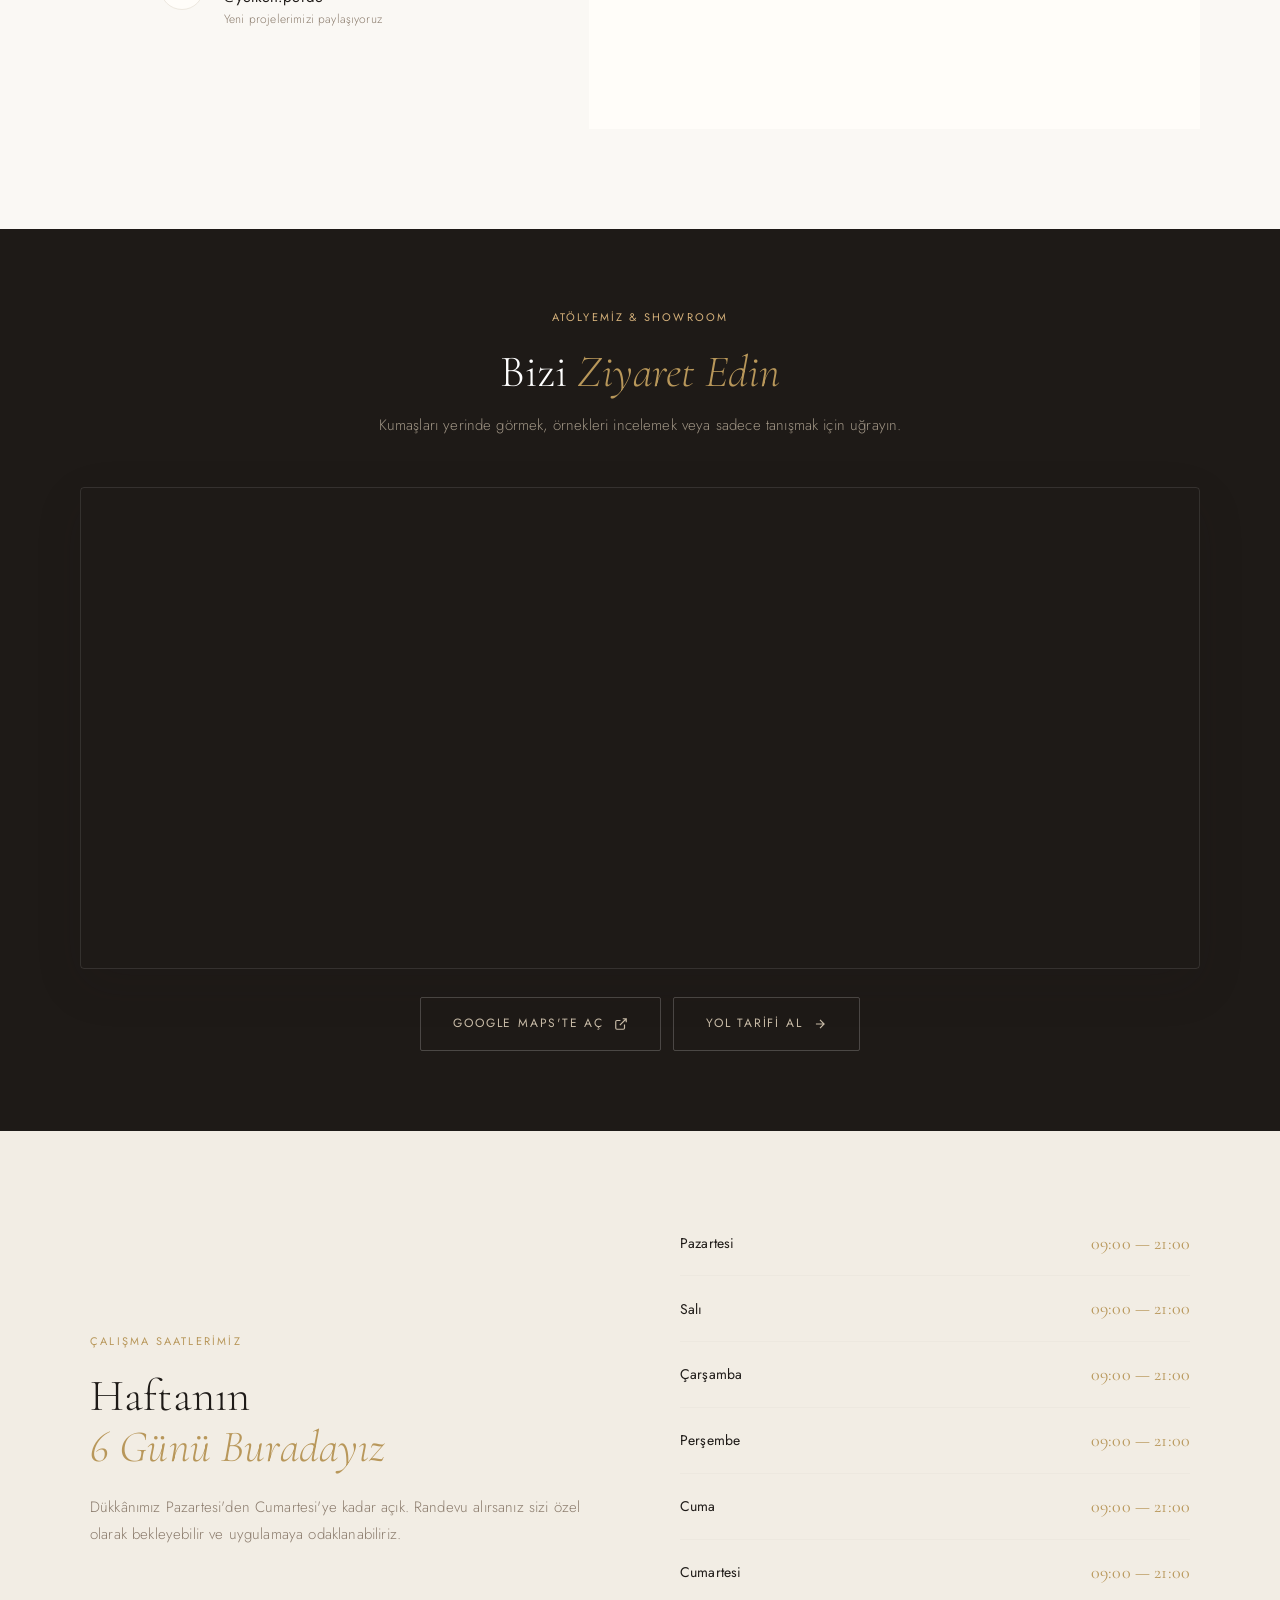
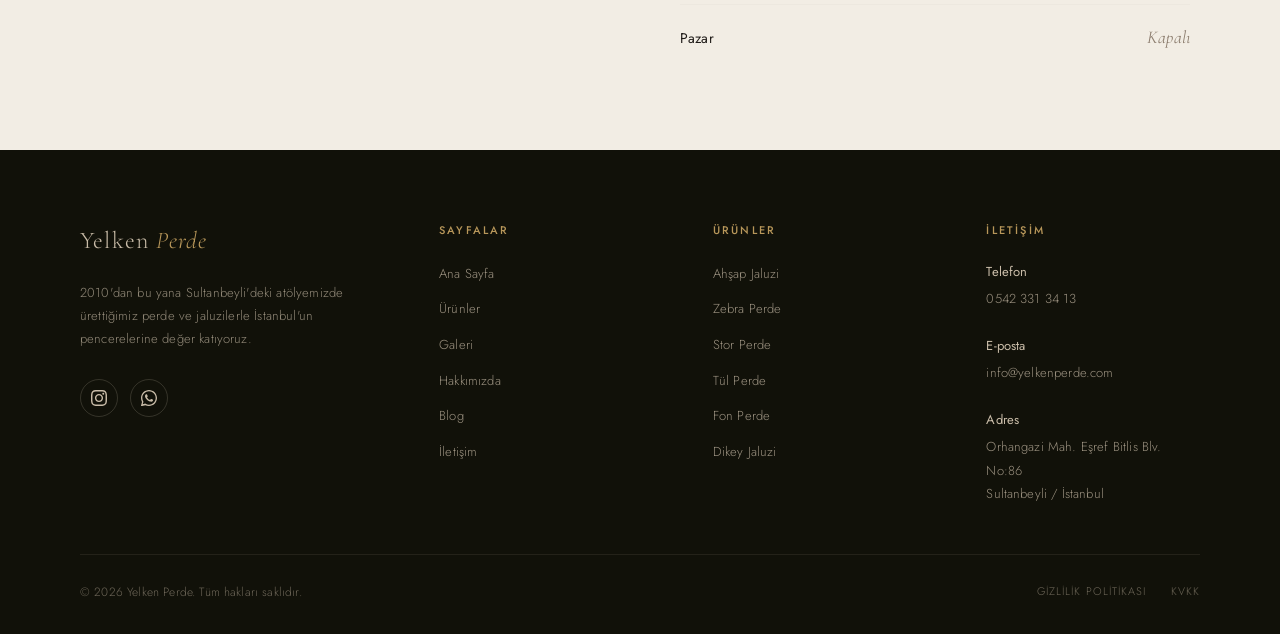
==== commit 5267a904: "Rebase panel onto the live Netlify site and add its images The GitHub main branch was behind the sit" ====
--- a/iletisim.html
+++ b/iletisim.html
@@ -9,8 +9,9 @@
 <link rel="icon" type="image/png" href="images/favicon.png">
 <link rel="preconnect" href="https://fonts.googleapis.com">
 <link rel="preconnect" href="https://fonts.gstatic.com" crossorigin>
-<link href="https://fonts.googleapis.com/css2?family=Cormorant+Garamond:ital,wght@0,300;0,400;0,500;1,300;1,400&family=Jost:wght@300;400;500&display=swap" rel="stylesheet">
-<link rel="stylesheet" href="styles.css">
+<link rel="preload" href="https://fonts.googleapis.com/css2?family=Cormorant+Garamond:ital,wght@0,300;0,400;0,500;1,300;1,400&family=Jost:wght@300;400;500&display=swap" as="style" onload="this.onload=null;this.rel='stylesheet'">
+<noscript><link rel="stylesheet" href="https://fonts.googleapis.com/css2?family=Cormorant+Garamond:ital,wght@0,300;0,400;0,500;1,300;1,400&family=Jost:wght@300;400;500&display=swap"></noscript>
+<link rel="stylesheet" href="styles.css?v=3">
 
 <style>
   .contact-layout {
@@ -285,6 +286,52 @@
     .map-frame iframe { height: 340px; }
   }
 </style>
+<!-- Google tag (gtag.js) -->
+<script async src="https://www.googletagmanager.com/gtag/js?id=G-XG42521ET7"></script>
+<script>
+  window.dataLayer = window.dataLayer || [];
+  function gtag(){dataLayer.push(arguments);}
+  gtag('js', new Date());
+  gtag('config', 'G-XG42521ET7');
+</script>
+
+<style>
+/* Mobil menü kritik düzeltme - inline */
+@media (max-width: 900px) {
+  .nav-links.open {
+    display: flex !important;
+    flex-direction: column !important;
+    position: fixed !important;
+    top: 0 !important;
+    left: 0 !important;
+    right: 0 !important;
+    bottom: 0 !important;
+    width: 100vw !important;
+    height: 100vh !important;
+    background-color: #FAF8F4 !important;
+    background: #FAF8F4 !important;
+    z-index: 9999 !important;
+    justify-content: center !important;
+    align-items: center !important;
+    gap: 28px !important;
+    padding: 60px 24px 24px !important;
+    margin: 0 !important;
+    list-style: none !important;
+  }
+  body.menu-open {
+    overflow: hidden !important;
+  }
+  body.menu-open .whatsapp-float {
+    display: none !important;
+  }
+  body.menu-open .nav-mobile-toggle {
+    z-index: 10000 !important;
+    position: fixed !important;
+    right: 24px !important;
+    top: 18px !important;
+  }
+}
+</style>
 </head>
 <body>
 
@@ -293,7 +340,7 @@
   <a href="index.html" class="nav-logo">
     <img src="images/logo-nav.png" alt="Yelken Perde">
   </a>
-  <ul class="nav-links" id="navLinks">
+  <ul class="nav-links" id="navLinks" data-menu>
     <li><a href="index.html">Ana Sayfa</a></li>
     <li><a href="urunler.html">Ürünler</a></li>
     <li><a href="galeri.html">Galeri</a></li>
@@ -564,8 +611,8 @@
   <div class="footer-bottom">
     <p class="footer-copy">© 2026 Yelken Perde. Tüm hakları saklıdır.</p>
     <div class="footer-legal">
-      <a href="#">Gizlilik Politikası</a>
-      <a href="#">KVKK</a>
+      <a href="gizlilik-politikasi.html">Gizlilik Politikası</a>
+      <a href="kvkk.html">KVKK</a>
     </div>
   </div>
 </footer>
@@ -574,6 +621,6 @@
   <svg viewBox="0 0 24 24"><path d="M17.472 14.382c-.297-.149-1.758-.867-2.03-.967-.273-.099-.471-.148-.67.15-.197.297-.767.966-.94 1.164-.173.199-.347.223-.644.075-.297-.15-1.255-.463-2.39-1.475-.883-.788-1.48-1.761-1.653-2.059-.173-.297-.018-.458.13-.606.134-.133.298-.347.446-.52.149-.174.198-.298.298-.497.099-.198.05-.371-.025-.52-.075-.149-.669-1.612-.916-2.207-.242-.579-.487-.5-.669-.51-.173-.008-.371-.01-.57-.01-.198 0-.52.074-.792.372-.272.297-1.04 1.016-1.04 2.479 0 1.462 1.065 2.875 1.213 3.074.149.198 2.096 3.2 5.077 4.487.709.306 1.262.489 1.694.625.712.227 1.36.195 1.871.118.571-.085 1.758-.719 2.006-1.413.248-.694.248-1.289.173-1.413-.074-.124-.272-.198-.57-.347zM12 0C5.373 0 0 5.373 0 12c0 2.123.554 4.117 1.528 5.845L.057 23.286a.75.75 0 00.921.921l5.441-1.471A11.946 11.946 0 0012 24c6.627 0 12-5.373 12-12S18.627 0 12 0zm0 22c-1.89 0-3.66-.49-5.196-1.351l-.367-.213-3.805 1.029 1.029-3.805-.213-.367A9.955 9.955 0 012 12C2 6.477 6.477 2 12 2s10 4.477 10 10-4.477 10-10 10z"/></svg>
 </a>
 
-<script src="main.js"></script>
+<script src="main.js?v=3"></script>
 </body>
 </html>
--- a/styles.css
+++ b/styles.css
@@ -160,6 +160,24 @@
   transition: all 0.3s;
 }
 
+/* Menü açıkken X şekline dönüş */
+body.menu-open .nav-mobile-toggle {
+  z-index: 120;
+  position: relative;
+}
+
+body.menu-open .nav-mobile-toggle span:nth-child(1) {
+  transform: rotate(45deg) translate(5px, 5px);
+}
+
+body.menu-open .nav-mobile-toggle span:nth-child(2) {
+  opacity: 0;
+}
+
+body.menu-open .nav-mobile-toggle span:nth-child(3) {
+  transform: rotate(-45deg) translate(5px, -5px);
+}
+
 /* ─── BUTONLAR ─── */
 .btn-primary {
   display: inline-flex;
@@ -523,16 +541,31 @@
   .nav-mobile-toggle { display: flex; }
 
   .nav-links.open {
-    display: flex;
+    display: flex !important;
     flex-direction: column;
-    position: fixed;
-    top: 0; left: 0; right: 0; bottom: 0;
-    background: var(--cream);
+    position: fixed !important;
+    top: 0 !important;
+    left: 0 !important;
+    right: 0 !important;
+    bottom: 0 !important;
+    width: 100vw !important;
+    height: 100vh !important;
+    background: #FAF8F4 !important;
     justify-content: center;
     align-items: center;
     gap: 28px;
-    z-index: 90;
+    z-index: 9999 !important;
     padding-top: 60px;
+  }
+
+  /* Mobil menü açıkken sayfa kaydırmasını engelle ve içeriği kapat */
+  body.menu-open {
+    overflow: hidden;
+  }
+
+  /* Menü açıkken WhatsApp butonunu gizle */
+  body.menu-open .whatsapp-float {
+    display: none;
   }
 
   .nav-links.open a {
@@ -578,3 +611,125 @@
   .hide-mobile { display: none; }
   .show-mobile { display: block; }
 }
+
+/* ═══════ GALERİ ORTAK: video ikonu + lightbox (galeri ve ana sayfa) ═══════ */
+.gallery-item video {
+  width: 100%;
+  height: 100%;
+  object-fit: cover;
+  pointer-events: none;
+}
+
+.gallery-play {
+  position: absolute;
+  top: 50%;
+  left: 50%;
+  width: 56px;
+  height: 56px;
+  margin: -28px 0 0 -28px;
+  border-radius: 50%;
+  background: rgba(30,26,23,0.55);
+  border: 1px solid rgba(255,255,255,0.6);
+  backdrop-filter: blur(4px);
+  pointer-events: none;
+  transition: background 0.3s, transform 0.3s;
+}
+
+.gallery-play::after {
+  content: '';
+  position: absolute;
+  top: 50%;
+  left: 50%;
+  margin: -9px 0 0 -5px;
+  border-style: solid;
+  border-width: 9px 0 9px 15px;
+  border-color: transparent transparent transparent #fff;
+}
+
+.gallery-item:hover .gallery-play {
+  background: var(--gold);
+  transform: scale(1.08);
+}
+
+.lightbox {
+  display: none;
+  position: fixed;
+  inset: 0;
+  background: rgba(15,12,10,0.96);
+  z-index: 9999;
+  align-items: center;
+  justify-content: center;
+  padding: 60px 20px;
+}
+
+.lightbox.active { display: flex; }
+
+.lightbox-content {
+  max-width: 100%;
+  max-height: 90vh;
+  text-align: center;
+}
+
+.lightbox-media img,
+.lightbox-media video {
+  max-width: 100%;
+  max-height: 80vh;
+  margin: 0 auto;
+  object-fit: contain;
+  border-radius: 4px;
+  box-shadow: 0 20px 60px rgba(0,0,0,0.5);
+}
+
+.lightbox-media iframe {
+  width: min(1100px, 90vw);
+  aspect-ratio: 16 / 9;
+  max-height: 80vh;
+  border: 0;
+  border-radius: 4px;
+}
+
+.lightbox-caption {
+  margin-top: 20px;
+  color: var(--sand);
+  font-size: 14px;
+  font-weight: 300;
+  font-style: italic;
+}
+
+.lightbox-close,
+.lightbox-prev,
+.lightbox-next {
+  position: absolute;
+  z-index: 1;
+  background: rgba(255,255,255,0.1);
+  border: 1px solid rgba(255,255,255,0.2);
+  color: white;
+  width: 48px;
+  height: 48px;
+  border-radius: 50%;
+  font-size: 28px;
+  line-height: 1;
+  cursor: pointer;
+  transition: all 0.3s;
+  display: flex;
+  align-items: center;
+  justify-content: center;
+}
+
+.lightbox-close { top: 24px; right: 24px; }
+.lightbox-prev { left: 24px; top: 50%; transform: translateY(-50%); }
+.lightbox-next { right: 24px; top: 50%; transform: translateY(-50%); }
+
+.lightbox-close:hover,
+.lightbox-prev:hover,
+.lightbox-next:hover {
+  background: var(--gold);
+  border-color: var(--gold);
+}
+
+@media (max-width: 900px) {
+  .lightbox-close, .lightbox-prev, .lightbox-next { width: 40px; height: 40px; font-size: 22px; }
+  .lightbox-close { top: 16px; right: 16px; }
+  .lightbox-prev { left: 10px; }
+  .lightbox-next { right: 10px; }
+}
